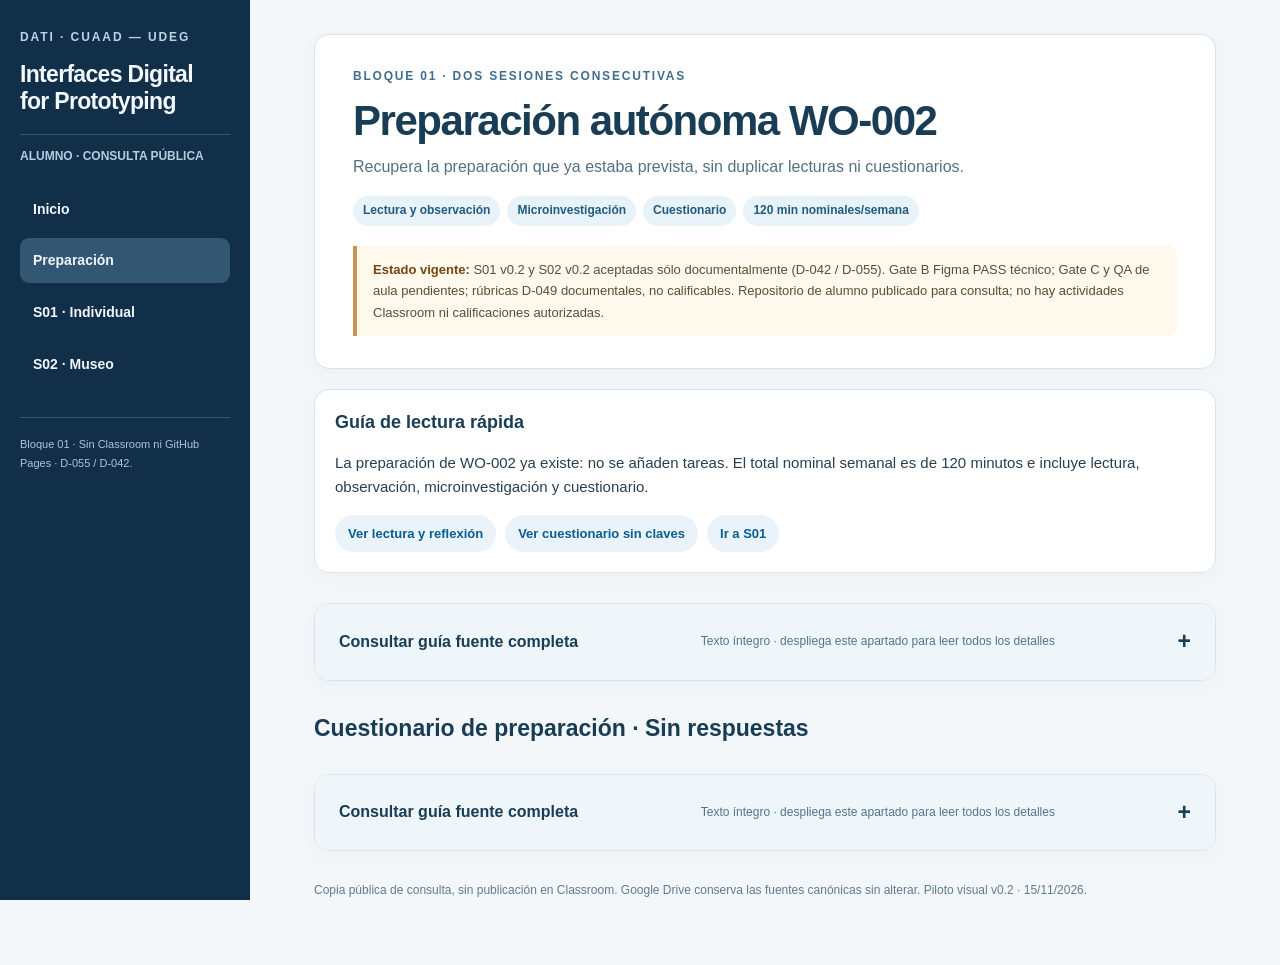
==== web-preview/preparacion.html @ 939de9dd "Bloque 01: materiales alumno públicos sin historial privado" ====
<!doctype html><html lang="es"><head><meta charset="utf-8"><meta name="viewport" content="width=device-width,initial-scale=1"><meta name="color-scheme" content="light"><title>Preparación autónoma WO-002 · IDP</title><link rel="stylesheet" href="styles.css"></head><body><a class="skip" href="#main">Saltar al contenido principal</a><div class="layout"><aside class="sidebar"><div class="brand">DATI · CUAAD — UdeG</div><h2>Interfaces Digital<br>for Prototyping</h2><div class="audience">ALUMNO · CONSULTA PÚBLICA</div><nav class="nav" aria-label="Navegación entre sesiones"><a href="index.html">Inicio</a><a href="preparacion.html" class="active" aria-current="page">Preparación</a><a href="s01.html">S01 · Individual</a><a href="s02.html">S02 · Museo</a></nav><p class="foot">Bloque 01 · Sin Classroom ni GitHub Pages · D-055 / D-042.</p></aside><main id="main"><section class="hero"><div class="eyebrow">Bloque 01 · Dos sesiones consecutivas</div><h1>Preparación autónoma WO-002</h1><p class="lead">Recupera la preparación que ya estaba prevista, sin duplicar lecturas ni cuestionarios.</p><div class="tags"><span class="tag">Lectura y observación</span><span class="tag">Microinvestigación</span><span class="tag">Cuestionario</span><span class="tag">120 min nominales/semana</span></div><div class="status"><b>Estado vigente:</b> S01 v0.2 y S02 v0.2 aceptadas sólo documentalmente (D-042 / D-055). Gate B Figma PASS técnico; Gate C y QA de aula pendientes; rúbricas D-049 documentales, no calificables. Repositorio de alumno publicado para consulta; no hay actividades Classroom ni calificaciones autorizadas.</div></section><div class="outline"><h3>Guía de lectura rápida</h3><p>La preparación de WO-002 ya existe: no se añaden tareas. El total nominal semanal es de 120 minutos e incluye lectura, observación, microinvestigación y cuestionario.</p><div class="jump"><a href="#guia">Ver lectura y reflexión</a><a href="#cuestionario">Ver cuestionario sin claves</a><a href="s01.html">Ir a S01</a></div></div><details class="full-source" id="guia"><summary><strong>Consultar guía fuente completa</strong><span class="aside">Texto íntegro · despliega este apartado para leer todos los detalles</span></summary><div class="source-content"><details class="historical"><summary>Ficha documental original y estado histórico de redacción</summary><p>IDP | Interfaces Digital for Prototyping — DATI / CUAAD–UdeG</p>
<p>S01 — GUÍA DEL ALUMNO: LECTURA E INVESTIGACIÓN INDIVIDUAL</p></details><nav class="toc" aria-label="Índice de apartados"><h3>Ir a un apartado</h3><a href="#tema-1">Introducción y objetivo</a><a href="#tema-2">Familiaridad externa. Un patrón ampliamente reconocido —como una lupa asociada a búsqueda— puede facilitar la primera visita. Pero el contexto importa: si un ícono solo no comunica, una etiqueta textual puede despejar la duda.</a></nav><section class="source-section" id="tema-1"><h3>Introducción y objetivo</h3><p>Versión 0.1 · 12 noviembre 2026 · Responsable: Chat 04 · WO IDP-WO-20261112-002</p>
<p>Estado: BORRADOR PARA REVISIÓN. NO PUBLICADO EN CLASSROOM. Material original de acceso libre; no contiene claves.</p>
<p>PROPÓSITO Y RESULTADOS</p>
<p>Antes de la sesión conceptual S01, entenderás qué distingue la interfaz de usuario (UI) de la experiencia de usuario (UX), reconocerás convenciones móviles y explicarás por qué un patrón familiar puede facilitar una tarea. No necesitas haber usado Figma, comprar libros ni conocer desarrollo móvil.</p>
<p>Al completar esta preparación podrás: explicar UI/UX con un ejemplo [S01-O1: C1/C6]; identificar tarea, usuario supuesto y dificultad hipotética [O2: C1]; reconocer y justificar tres convenciones [O3: C1/C3/C6]; formular una limitación verificable [O6: C1/C6]. La construcción del frame y las capas [O4/O5] se trabaja con los recursos técnicos del Chat 05 y en S01, NO en esta lectura.</p>
<p>LECTURA ORIGINAL — PARTE 1: INTERFAZ NO ES TODA LA EXPERIENCIA</p>
<p>Imagina una app ficticia llamada «Cartelera CUAAD». En su pantalla principal aparece el título «Actividades», una lupa junto a «Buscar», tarjetas con nombres de eventos y un botón «Ver detalles». Los textos, íconos, controles y su organización forman parte de la interfaz de usuario o UI: son el punto visible con el que una persona interpreta y controla el producto.</p>
<p>UX es más amplia. Considera si la persona logra averiguar cuándo comienza un evento, si la información es confiable, si el proceso tiene obstáculos y qué sucede después de tocar «Ver detalles». Una interfaz puede verse atractiva pero producir una mala experiencia si muestra horarios equivocados o si la información necesaria no existe. La UX también puede involucrar momentos fuera de la pantalla, como recibir una confirmación o encontrar ayuda.</p>
<p>Por eso no evaluamos una pantalla solo porque «se ve bonita». Preguntamos: ¿qué tarea quiere completar alguien?, ¿qué información necesita?, ¿qué decisión facilita o dificulta el diseño? En esta etapa todavía hablamos de posibilidades: una dificultad que imaginas al mirar una pantalla es una HIPÓTESIS, no un problema demostrado con usuarios.</p>
<p>LECTURA ORIGINAL — PARTE 2: LA LEY DE JAKOB SIN MEMORIZAR UN ESLOGAN</p>
<p>Cuando una persona abre una nueva app, ya trae experiencias acumuladas de otras apps. Si ve una lupa, puede esperar una búsqueda; si lee «Guardar», espera conservar algo. La Ley de Jakob nos invita a respetar esos aprendizajes previos: la familiaridad suele reducir el trabajo de descifrar cómo funciona una pantalla.</p>
<p>Ejemplo ficticio: en «Cartelera CUAAD» se sustituye el botón «Buscar» por un símbolo inventado y la etiqueta «Explorar ecosistemas». Quizá el equipo diseñador lo juzga creativo; pero para quien solo quiere encontrar un concierto puede ser menos transparente. Mantener una etiqueta clara y un control reconocible es una DECISIÓN JUSTIFICABLE, aunque se deberá comprobar con personas reales más adelante.</p>
<p>La ley no dice que todas las apps deban verse idénticas, ni que las convenciones sean eternas o universales. Las expectativas cambian según contexto, cultura, plataforma y tipo de usuario. Romper un patrón puede tener sentido cuando resuelve una necesidad evidente, siempre que se explique el cambio de forma comprensible. La ley es una orientación de diseño, no una prueba empírica de que tu interfaz funcionará.</p>
<p>LECTURA ORIGINAL — PARTE 3: TRES LENTES PARA EXAMINAR UNA PANTALLA</p></section><section class="source-section" id="tema-2"><h3>3. Familiaridad externa. Un patrón ampliamente reconocido —como una lupa asociada a búsqueda— puede facilitar la primera visita. Pero el contexto importa: si un ícono solo no comunica, una etiqueta textual puede despejar la duda.</h3><p>Estas lentes sirven para justificar, no para repetir gustos personales. Evita «así se ve profesional»; prefiere «si alguien busca horarios, una etiqueta directa podría reducir su incertidumbre». No necesitas teoría formal de Gestalt, WCAG, componentes ni pruebas de usabilidad para este análisis introductorio.</p>
<p>LECTURA ORIGINAL — PARTE 4: UN MISMO DISEÑO, DOS ARGUMENTOS DISTINTOS</p>
<p>Caso A, pantalla ficticia «Mi Taller». Tiene un encabezado «Tareas de hoy», una tarjeta «Modelo 3D — Entregar el viernes» y un botón «Marcar como terminado». Argumento UI: el verbo del botón comunica una acción específica y aparece cerca de la tarea a la que corresponde. Argumento UX: si el estado realmente se actualiza y permanece guardado, la persona quizá sienta mayor control sobre su trabajo; sin probarlo, esto continúa siendo una hipótesis.</p>
<p>Caso B, pantalla ficticia «Museo de Bolsillo». Muestra dos botones «Entrar» y «Comenzar» sin explicar sus diferencias. No podemos afirmar que todos se confundirán. Sí podemos plantear que una persona que quiere empezar un recorrido podría dudar y proponer una aclaración de etiquetas. Una observación razonada distingue: lo que se ve, lo que inferimos y lo que falta comprobar.</p>
<p>ACTIVIDAD 1 — OBSERVACIÓN PERSONAL DE DOS INTERFACES (20 MIN)</p>
<p>Elige dos apps que puedas consultar sin compartir datos personales; pueden ser de transporte, agenda, música o eventos. No hagas capturas con nombres, chats, correos, ubicación ni perfiles reales. Si no puedes abrir dos apps, usa ejemplos públicos sin registro o los casos ficticios de «Mi Taller» y «Museo de Bolsillo» de esta guía y aclara la sustitución.</p>
<p>Completa para cada interfaz: A) nombre genérico o «Caso ficticio»; B) tarea principal que intentarías realizar; C) usuario SUPUESTO; D) dos controles/etiquetas visibles y qué prometen; E) una convención reconocible; F) una dificultad POSIBLE y por qué la crees posible. Finaliza con una comparación: una convención que ambas respetan o resuelven de forma distinta, sin calificar ninguna como «comprobada mejor».</p>
<p>Plantilla breve: «Observo ___; supongo que la persona quiere ___; el control ___ podría ayudar/dificultar porque ___; para saberlo tendría que comprobar ___».</p>
<p>Destina aproximadamente 8 minutos por interfaz y 4 a la comparación. No se piden pruebas con usuarios.</p>
<p>ACTIVIDAD 2 — MICROINVESTIGACIÓN GUIADA (15 MIN)</p>
<p>Consulta el recurso libre «Jakob’s Law» de Laws of UX (enlace abajo) o la explicación pública de Nielsen Norman Group. Responde con tus palabras en 4–6 renglones:</p>
<p>a) ¿Qué experiencia previa aprovecha una convención de diseño?</p>
<p>b) ¿Qué diferencia encuentras entre una convención externa (otras apps) y la coherencia interna (la misma app)?</p>
<p>c) Da un ejemplo distinto de los inventados en esta lectura.</p>
<p>d) Menciona una situación en la que una convención podría no ser la mejor solución e indica por qué no puedes afirmarlo sin verificar.</p>
<p>Registra nombre y URL de la fuente que usaste. No copies definiciones ni pasajes. Invierte unos 5 min en consulta y 10 min en síntesis. Si una página no abre, la lectura original anterior basta para responder; anota «fuente web no disponible» y usa este documento.</p>
<p>ACTIVIDAD 3 — CUESTIONARIO DE PREPARACIÓN (15 MIN)</p>
<p>Responde el cuestionario ALUMNO S01 v0.1 (documento independiente, sin claves): 8 reactivos cerrados y 2 abiertos, sobre el contenido de esta lectura. La modalidad y el envío serán definidos por el docente; no hay un enlace de Classroom creado. No consultes ni difundas un banco de claves. Puedes revisar este texto durante la preparación, salvo que el profesor indique una condición distinta al implementarlo.</p>
<p>ENTREGA PREVISTA Y AUTONOMÍA</p>
<p>Guarda una hoja breve (texto seleccionable en Google Docs o PDF) que reúna tu observación de dos interfaces, la comparación y la microinvestigación con fuente. El cuestionario se conserva como documento separado hasta que el profesor decida cómo recogerlo. Si optas por ejemplos ficticios, dilo. No adjuntes datos reales de terceras personas. No se te pide diseñar un sistema completo, comprar materiales ni realizar pruebas de usuarios.</p>
<p>Presupuesto de esta especialidad: lectura 25 min + observación 20 + investigación 15 + cuestionario 15 = 75 min. Se reservan 25 min para Figma (Chat 05) y 20 min como margen de recuperación/entrega: TOTAL SEMANAL nominal 120 min, NO 120 min adicionales por tarea. Esta distribución es PRELIMINAR, deberá reconciliarse con la práctica real de Figma y el guion S01; si aumentan las tareas, sustituyen minutos, no se suman.</p>
<p>FUENTES ABIERTAS Y DERECHOS</p>
<p>[S1] Nielsen, J., Jakob&#x27;s Law of Internet User Experience (video público, 2 min): <a href="https://www.nngroup.com/videos/jakobs-law-internet-ux/" rel="noopener noreferrer" target="_blank">https://www.nngroup.com/videos/jakobs-law-internet-ux/</a></p>
<p>[S2] Yablonski, J., Jakob’s Law, sitio Laws of UX: <a href="https://lawsofux.com/jakobs-law/" rel="noopener noreferrer" target="_blank">https://lawsofux.com/jakobs-law/</a> (también permite cambiar a español desde su menú).</p>
<p>[S3] Nielsen, J., 10 Usability Heuristics, sección 4 Consistency and Standards: <a href="https://www.nngroup.com/articles/ten-usability-heuristics/" rel="noopener noreferrer" target="_blank">https://www.nngroup.com/articles/ten-usability-heuristics/</a></p>
<p>[S4] Nielsen Norman Group, The Definition of User Experience (UX): <a href="https://www.nngroup.com/articles/definition-user-experience/" rel="noopener noreferrer" target="_blank">https://www.nngroup.com/articles/definition-user-experience/</a></p>
<p>[F1] Figma, Frames in Figma Design (consulta opcional, práctica a cargo de Chat 05): <a href="https://help.figma.com/hc/en-us/articles/360041539473-Frames-in-Figma-Design" rel="noopener noreferrer" target="_blank">https://help.figma.com/hc/en-us/articles/360041539473-Frames-in-Figma-Design</a></p>
<p>Referencia comercial OPCIONAL: Jon Yablonski, Leyes de la UX, 2.ª edición, cap. 1. No se requiere acceso ni adquisición: el texto anterior es una explicación ORIGINAL y autosuficiente, NO una reproducción del libro, de Udemy ni de interfaces de terceros.</p>
<p>Fuente curricular interna (no lectura exigida al alumno): contrato S01–S02 v0.2 aceptado por Dirección y matriz oficial. Última consulta de fuentes públicas: 12 noviembre 2026. Acceso en el aula pendiente de QA independiente.</p></section></div></details><h2 class="panel-title" id="cuestionario">Cuestionario de preparación · Sin respuestas</h2><details class="full-source" id="cuestionario-guia"><summary><strong>Consultar guía fuente completa</strong><span class="aside">Texto íntegro · despliega este apartado para leer todos los detalles</span></summary><div class="source-content"><details class="historical"><summary>Ficha documental original y estado histórico de redacción</summary><p>IDP | Interfaces Digital for Prototyping — DATI / CUAAD–UdeG</p></details><nav class="toc" aria-label="Índice de apartados"><h3>Ir a un apartado</h3><a href="#cuestionario-tema-1">Introducción y objetivo</a><a href="#cuestionario-tema-2">[O1 · C1/C6 · Una respuesta]</a><a href="#cuestionario-tema-3">[O1 · C1/C6 · Una respuesta]</a><a href="#cuestionario-tema-4">[O3 · C1/C3/C6 · Una respuesta]</a><a href="#cuestionario-tema-5">[O3 · C3/C6 · Una respuesta]</a><a href="#cuestionario-tema-6">[O3 · C3/C6 · Una respuesta]</a><a href="#cuestionario-tema-7">[O2/O6 · C1/C6 · Una respuesta]</a><a href="#cuestionario-tema-8">[O3 · C1/C3/C6 · ELIGE EXACTAMENTE DOS]</a><a href="#cuestionario-tema-9">[O2/O6 · C1/C6 · ELIGE EXACTAMENTE DOS]</a><a href="#cuestionario-tema-10">[O2/O3 · C1/C3/C6 · Respuesta breve]</a><a href="#cuestionario-tema-11">[O1/O6 · C1/C6 · Respuesta breve]</a></nav><section class="source-section" id="cuestionario-tema-1"><h3>Introducción y objetivo</h3><p>S01 — CUESTIONARIO INDIVIDUAL DEL ALUMNO</p>
<p>Versión 0.1 · 12 noviembre 2026 · Responsable: Chat 04 · WO IDP-WO-20261112-002</p>
<p>ESTADO: BORRADOR, NO PUBLICADO EN CLASSROOM. SIN RESPUESTAS NI CLAVES. DURACIÓN ESTIMADA: 15 MIN.</p>
<p>Base exclusiva: «S01 — Guía del alumno: Lectura e investigación individual v0.1». Competencias C1/C3/C6 y resultados S01-O1/O2/O3/O6. No se evalúan funciones de Figma todavía.</p>
<p>INSTRUCCIONES</p>
<p>Lee cada caso con calma. En preguntas 1–6 elige UNA sola opción. En 7–8 elige EXACTAMENTE DOS opciones; no hay crédito automático por marcar más. En 9–10 escribe 2–3 oraciones razonadas en tus propias palabras. Es válido indicar una suposición; no presentes hipótesis como hechos. No es una actividad publicada ni calificada: Chat 06 definirá, si procede, la rúbrica de 100 puntos, cuatro niveles y modalidad institucional. Este documento NO constituye formulario activo.</p></section><section class="source-section" id="cuestionario-tema-2"><h3>1. [O1 · C1/C6 · Una respuesta]</h3><p>En una app ficticia de eventos, ¿cuál elemento describe mejor la UI?</p>
<p>A) El encabezado «Eventos», las tarjetas y el botón «Ver detalles».</p>
<p>B) La confianza que genera que el evento efectivamente exista.</p>
<p>C) Todo lo que ocurre antes y después de asistir al evento.</p>
<p>D) La satisfacción general de quien usa el servicio.</p></section><section class="source-section" id="cuestionario-tema-3"><h3>2. [O1 · C1/C6 · Una respuesta]</h3><p>Una pantalla permite localizar fácilmente un taller, pero el horario publicado es incorrecto. ¿Qué conclusión respeta la diferencia UI/UX?</p>
<p>A) Si la interfaz es legible, la experiencia siempre es buena.</p>
<p>B) Un horario equivocado solo afecta al color de la interfaz.</p>
<p>C) Una UI clara no garantiza una buena UX si la información es errónea.</p>
<p>D) UX es sinónimo exclusivo de la forma de los botones.</p></section><section class="source-section" id="cuestionario-tema-4"><h3>3. [O3 · C1/C3/C6 · Una respuesta]</h3><p>¿Qué aplicación práctica de la Ley de Jakob está mejor argumentada?</p>
<p>A) Dar a todos los controles formas inéditas, porque la sorpresa siempre mejora la comprensión.</p>
<p>B) Aprovechar patrones familiares para que las personas concentren atención en su tarea.</p>
<p>C) Copiar sin cambios cualquier app popular, independientemente de su propósito.</p>
<p>D) Asegurar que un diseño funciona sin observar a quienes lo usan.</p></section><section class="source-section" id="cuestionario-tema-5"><h3>4. [O3 · C3/C6 · Una respuesta]</h3><p>Una pantalla ficticia «Actividades» ofrece un campo para localizar talleres. El equipo quiere nombrar la acción «Iniciar sinergia». ¿Qué alternativa inicial es más clara para la tarea descrita?</p>
<p>A) «Transmutar».</p>
<p>B) Quitar toda etiqueta y usar únicamente un símbolo inventado.</p>
<p>C) «Hola, mundo».</p>
<p>D) «Buscar talleres».</p></section><section class="source-section" id="cuestionario-tema-6"><h3>5. [O3 · C3/C6 · Una respuesta]</h3><p>En dos pantallas de una misma app, el botón «Guardar» conserva un evento en la primera, pero lo elimina en la segunda. ¿Qué principio introductorio se compromete?</p>
<p>A) Coherencia interna: la misma etiqueta anuncia resultados incompatibles.</p>
<p>B) Necesidad de usar más colores en cada pantalla.</p>
<p>C) Obligación de utilizar React Native.</p>
<p>D) Cantidad de pantallas de la aplicación.</p></section><section class="source-section" id="cuestionario-tema-7"><h3>6. [O2/O6 · C1/C6 · Una respuesta]</h3><p>Un estudiante observa «Reservar» junto a una actividad y cree que el botón confundirá a visitantes nuevos. ¿Cuál afirmación maneja correctamente la evidencia?</p>
<p>A) «Se confirmó que todas las personas se confunden».</p>
<p>B) «La interfaz es objetivamente inútil y ya no hay que examinarla».</p>
<p>C) «Supongo que podría haber dudas; debo verificarlo después con información apropiada».</p>
<p>D) «El problema está demostrado porque el botón no me gusta».</p></section><section class="source-section" id="cuestionario-tema-8"><h3>7. [O3 · C1/C3/C6 · ELIGE EXACTAMENTE DOS]</h3><p>¿Cuáles decisiones aprovechan convenciones reconocibles para una tarea de búsqueda en una app móvil?</p>
<p>A) Sustituir todos los nombres de acciones por siglas internas desconocidas.</p>
<p>B) Mostrar una lupa junto a una etiqueta clara «Buscar».</p>
<p>C) Usar el mismo texto «Guardar» para guardar en una pantalla y borrar en otra.</p>
<p>D) Mantener un nombre consistente para la misma acción en pantallas distintas.</p></section><section class="source-section" id="cuestionario-tema-9"><h3>8. [O2/O6 · C1/C6 · ELIGE EXACTAMENTE DOS]</h3><p>Al observar una interfaz sin entrevistar ni evaluar usuarios, ¿qué afirmaciones son responsables?</p>
<p>A) «Veo dos botones cuyos efectos no están explicados claramente».</p>
<p>B) «Está científicamente probado que nadie entenderá esos botones».</p>
<p>C) «Es posible que una persona dude; aún debo comprobarlo».</p>
<p>D) «Ya medí la tasa de errores de la población usando solo mi opinión».</p></section><section class="source-section" id="cuestionario-tema-10"><h3>9. [O2/O3 · C1/C3/C6 · Respuesta breve]</h3><p>Caso ficticio: «Museo de Bolsillo» muestra dos controles «Entrar» y «Comenzar» sin decir qué hace cada uno. Identifica UNA observación verificable en la pantalla, UNA dificultad hipotética para una persona con una tarea concreta y UNA propuesta de mejora justificada por claridad o convención. No digas que el problema ya fue probado.</p></section><section class="source-section" id="cuestionario-tema-11"><h3>10. [O1/O6 · C1/C6 · Respuesta breve]</h3><p>Imagina una pantalla ficticia «Mis tareas» con un botón visible «Marcar terminada». Escribe UNA decisión de UI que puedas describir, UNA consecuencia posible para la experiencia de quien busca terminar una tarea y UNA pregunta que deberías comprobar posteriormente. Distingue las tres ideas.</p>
<p>ANTES DE ENTREGAR</p>
<p>Verifica que seleccionaste una opción en 1–6, dos en 7–8 y que tus respuestas 9–10 diferencian lo visible de lo hipotético. La hoja de observación y la microinvestigación se entregan según las instrucciones del documento de lectura; no escribas información personal de terceros. Modalidad de entrega Classroom: PENDIENTE, diseño BORRADOR del profesor. No se informa aquí cuál es la opción correcta.</p></section></div></details><p class="foot-note">Copia pública de consulta, sin publicación en Classroom. Google Drive conserva las fuentes canónicas sin alterar. Piloto visual v0.2 · 15/11/2026.</p></main></div></body></html>
---- web-preview/styles.css ----
/* Presentación privada v0.2. No scripts, tracking, fuentes externas ni CDN. */
:root{--navy:#112f48;--deep:#183d55;--primary:#12649a;--light:#eff5f9;--line:#d8e4eb;--body:#293f51;--muted:#537081;--amber:#ad6a17;--focus:#c76b23}
*{box-sizing:border-box}
html{scroll-behavior:smooth}
body{margin:0;background:#f4f7fa;color:var(--body);font:15px/1.64 -apple-system,BlinkMacSystemFont,"Segoe UI",Arial,sans-serif}
a{color:#085d91;text-underline-offset:3px}
a:focus-visible,summary:focus-visible,button:focus-visible{outline:3px solid var(--focus);outline-offset:3px}
.skip{position:absolute;left:-200vw;top:0;z-index:100;background:white;padding:12px}
.skip:focus{left:12px;top:12px}
.layout{display:grid;grid-template-columns:250px minmax(0,1fr);min-height:100vh}
.sidebar{background:var(--navy);color:white;padding:28px 20px;position:sticky;top:0;height:100vh;overflow-y:auto}
.brand{font-size:12px;text-transform:uppercase;letter-spacing:.16em;color:#b8d4e5;font-weight:700}
.sidebar h2{font-size:23px;line-height:1.2;margin:13px 0 18px;letter-spacing:-.03em}
.sidebar .audience{font-size:12px;font-weight:700;color:#b2cedf;padding:12px 0;border-top:1px solid #33556e}
.nav{display:grid;gap:7px;margin-top:8px}
.nav a{display:block;color:#f1f7fd;text-decoration:none;padding:11px 13px;border-radius:9px;font-size:14px;font-weight:550}
.nav a:hover,.nav a.active{background:#335772}
.sidebar .foot{border-top:1px solid #385a73;margin-top:30px;padding-top:17px;font-size:11px;color:#afc5d6;line-height:1.7}
main{min-width:0;padding:34px clamp(20px,5vw,76px);max-width:1370px}
.hero,.card,.outline,.full-source,.source-content,.timeline{background:white;border:1px solid var(--line);border-radius:15px;box-shadow:0 5px 17px rgba(20,45,65,.04)}
.hero{padding:32px clamp(22px,3vw,38px)}
.eyebrow{font-size:12px;letter-spacing:.15em;font-weight:800;color:#406e8c;text-transform:uppercase}
h1{font-size:clamp(29px,4vw,42px);line-height:1.13;letter-spacing:-.035em;color:var(--deep);margin:10px 0}
h2{font-size:23px;line-height:1.3;color:var(--deep)}
h3{font-size:18px;line-height:1.4;color:var(--deep)}
.lead{font-size:16px;color:var(--muted);margin:9px 0 14px}
.tags{display:flex;gap:7px;flex-wrap:wrap;margin:16px 0 20px}
.tag{background:#e8f2f9;color:#205b80;padding:5px 10px;font-size:12px;border-radius:50px;font-weight:750}
.tag.private{color:#79431b;background:#fff0de}
.status{border-left:4px solid #cb9450;background:#fff8ec;padding:13px 16px;border-radius:0 9px 9px 0;font-size:13px;color:#5d4d36;line-height:1.65}
.status b{color:#704611}
.panel-title{margin:33px 0 14px}
.cards{display:grid;grid-template-columns:repeat(auto-fit,minmax(225px,1fr));gap:16px}
.card{padding:24px}
.card h3{margin:0 0 10px}
.card p,.card li{font-size:14px;color:#49677a}
.card p{line-height:1.7}
.card .desc{font-size:12px}
.card .button{display:inline-block;margin-top:8px;text-decoration:none;padding:8px 13px;border:1px solid #c5dce9;background:#eff6fa;border-radius:8px;font-weight:750;font-size:13px}
.notice{padding:16px 19px;background:#eff6fb;border:1px solid #c9deec;border-radius:12px;line-height:1.7;font-size:14px;color:#315b77;margin:20px 0}
.notice.warning{background:#fffaef;border-color:#eddbaf;color:#725a2c}
.outline{padding:20px;margin-top:20px}
.outline h3{margin:0 0 10px}
.jump{display:flex;gap:9px;flex-wrap:wrap}
.jump a{font-size:13px;text-decoration:none;background:#eaf3f9;border-radius:50px;padding:8px 13px;font-weight:700}
.full-source{margin:30px 0 18px;overflow:hidden}
.full-source>summary{list-style:none;cursor:pointer;padding:19px 24px;background:#eef6fa;font-size:16px;display:flex;align-items:center;justify-content:space-between;gap:10px;color:var(--deep)}
.full-source>summary::-webkit-details-marker{display:none}
.full-source>summary::before{content:"+";font-size:23px;font-weight:700;order:2}
.full-source[open]>summary::before{content:"−"}
.full-source>summary .aside{font-size:12px;color:#52758b}
.source-content{border:0;border-radius:0;padding:24px clamp(15px,4vw,40px);box-shadow:none}
.source-content p{line-height:1.85;font-size:15px;overflow-wrap:anywhere}
.source-section{scroll-margin-top:16px;border-top:1px solid var(--line);padding:10px 0 22px}
.source-section h3{font-size:20px;margin:15px 0;color:var(--deep)}
.instruction-step{display:flex;gap:11px}
.step-num{flex:0 0 auto;background:#e8f2f8;color:#1b6394;border-radius:50%;width:26px;height:26px;line-height:26px;font-size:13px;text-align:center;font-weight:800}
.source-bullet{padding-left:18px;border-left:2px solid #e0ebf2}
.toc{background:#f1f7fb;border-radius:11px;padding:19px;margin:20px 0 28px;display:grid;grid-template-columns:repeat(auto-fit,minmax(220px,1fr));gap:10px}
.toc h3{grid-column:1/-1;margin:0}
.toc a{line-height:1.45;font-size:13px}
.historical{background:#f7f8f9;border:1px solid #dce4e9;border-radius:10px;padding:13px 16px}
.historical summary{font-weight:700;cursor:pointer;color:#456378}
.historical p{color:#5f7484;font-size:13px}
.solution{background:#fefaf2;border:1px solid #efdaa7;border-radius:10px;margin:18px 0}
.solution summary{padding:16px;font-weight:800;cursor:pointer;color:#674824}
.solution .source-section{margin:0 18px}
.timeline{padding:20px;margin:20px 0}
.timeline ol{padding:0;margin:0;list-style:none}
.timeline li{border-top:1px solid var(--line);padding:12px 0;display:grid;grid-template-columns:90px 1fr;gap:16px;font-size:14px}
.timeline li strong{color:var(--primary)}
.timeline li:first-child{border-top:0}
.metric{color:#16679a;font-size:31px;font-weight:850}
.brief{background:#fafcfe;border:2px dashed #b3cddd;border-radius:14px;padding:18px;margin:10px 0}
.brief span{display:inline-block;background:#e9f1f7;border:1px solid #d0e2ec;padding:8px 11px;border-radius:7px;font-size:13px;margin:5px}
.brief strong{display:block;margin-bottom:12px}
.faux{background:#fff5ec;border:1px solid #e4bb8b;border-radius:12px;padding:20px}
.faux p{margin:10px 0}
.foot-note{margin:30px 0;font-size:12px;color:#607b8f}
@media(max-width:830px){.layout{grid-template-columns:1fr}.sidebar{height:auto;position:static;padding:18px}.sidebar h2{font-size:19px}.nav{display:flex;flex-wrap:wrap}.sidebar .foot{display:none}main{padding:18px}.cards{grid-template-columns:1fr}.hero{padding:23px}.full-source>summary{display:block}.timeline li{grid-template-columns:75px 1fr}}
@media(prefers-reduced-motion:reduce){html{scroll-behavior:auto}}

/* High-contrast brand on navy sidebar (v0.2) */
.sidebar h2{color:#f2f8fd}
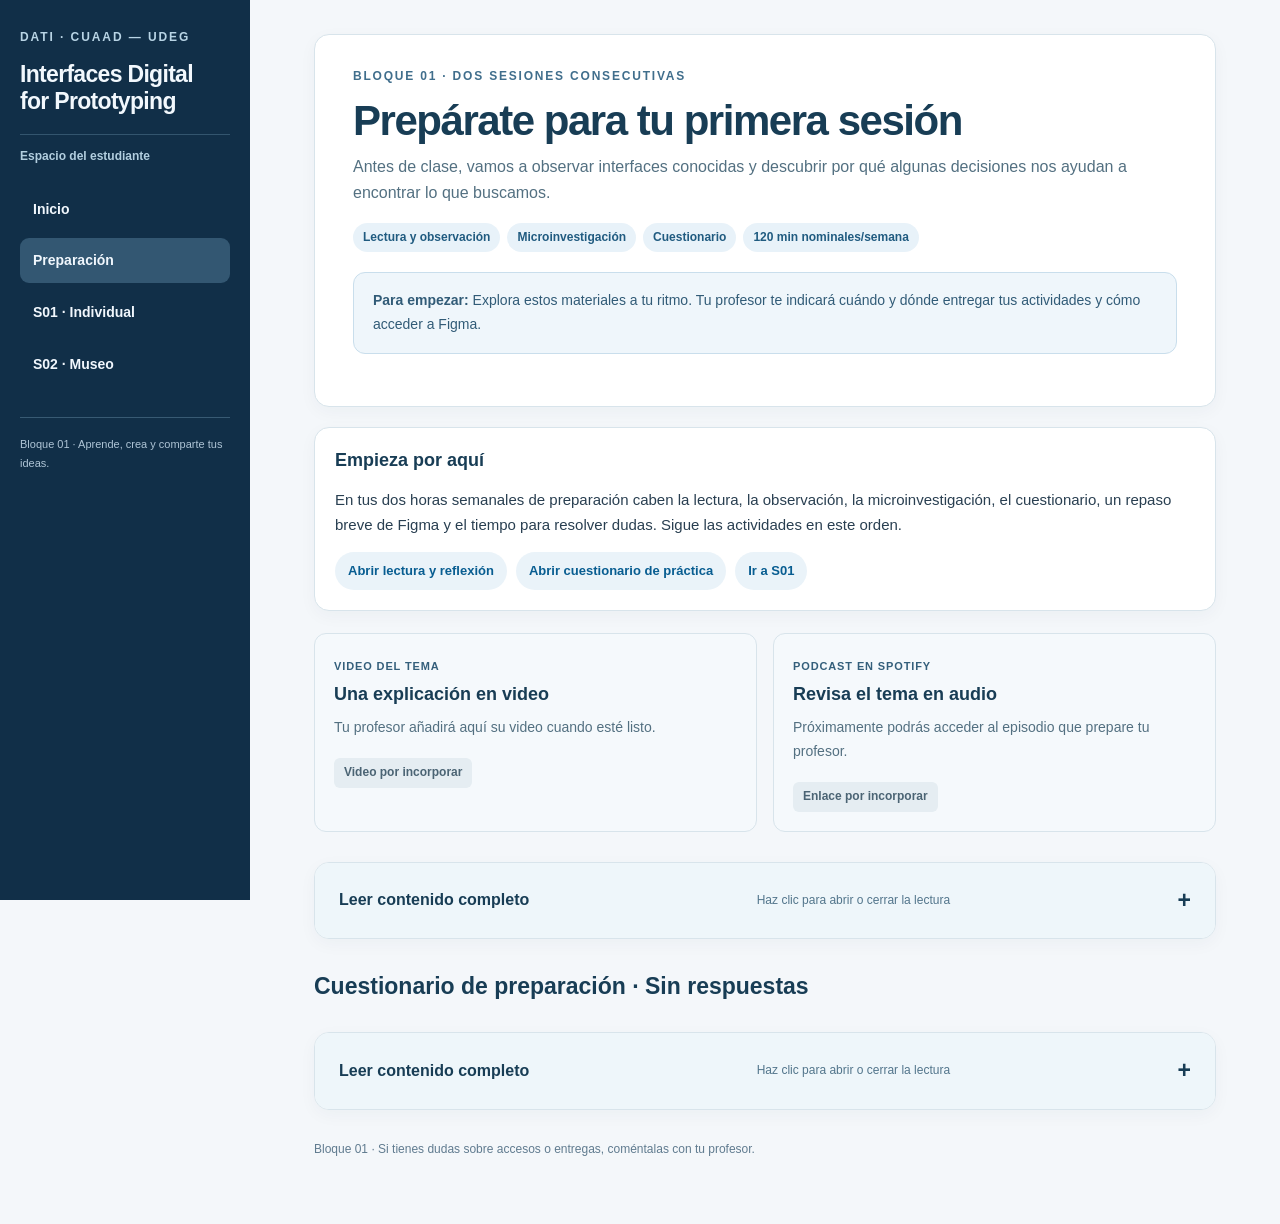
==== commit d755a0c4: "fix(alumnos): simplificar experiencia B01 y abrir lectura desde navegación" ====
--- a/web-preview/preparacion.html
+++ b/web-preview/preparacion.html
@@ -1,5 +1,5 @@
-<!doctype html><html lang="es"><head><meta charset="utf-8"><meta name="viewport" content="width=device-width,initial-scale=1"><meta name="color-scheme" content="light"><title>Preparación autónoma WO-002 · IDP</title><link rel="stylesheet" href="styles.css"></head><body><a class="skip" href="#main">Saltar al contenido principal</a><div class="layout"><aside class="sidebar"><div class="brand">DATI · CUAAD — UdeG</div><h2>Interfaces Digital<br>for Prototyping</h2><div class="audience">ALUMNO · CONSULTA PÚBLICA</div><nav class="nav" aria-label="Navegación entre sesiones"><a href="index.html">Inicio</a><a href="preparacion.html" class="active" aria-current="page">Preparación</a><a href="s01.html">S01 · Individual</a><a href="s02.html">S02 · Museo</a></nav><p class="foot">Bloque 01 · Sin Classroom ni GitHub Pages · D-055 / D-042.</p></aside><main id="main"><section class="hero"><div class="eyebrow">Bloque 01 · Dos sesiones consecutivas</div><h1>Preparación autónoma WO-002</h1><p class="lead">Recupera la preparación que ya estaba prevista, sin duplicar lecturas ni cuestionarios.</p><div class="tags"><span class="tag">Lectura y observación</span><span class="tag">Microinvestigación</span><span class="tag">Cuestionario</span><span class="tag">120 min nominales/semana</span></div><div class="status"><b>Estado vigente:</b> S01 v0.2 y S02 v0.2 aceptadas sólo documentalmente (D-042 / D-055). Gate B Figma PASS técnico; Gate C y QA de aula pendientes; rúbricas D-049 documentales, no calificables. Repositorio de alumno publicado para consulta; no hay actividades Classroom ni calificaciones autorizadas.</div></section><div class="outline"><h3>Guía de lectura rápida</h3><p>La preparación de WO-002 ya existe: no se añaden tareas. El total nominal semanal es de 120 minutos e incluye lectura, observación, microinvestigación y cuestionario.</p><div class="jump"><a href="#guia">Ver lectura y reflexión</a><a href="#cuestionario">Ver cuestionario sin claves</a><a href="s01.html">Ir a S01</a></div></div><details class="full-source" id="guia"><summary><strong>Consultar guía fuente completa</strong><span class="aside">Texto íntegro · despliega este apartado para leer todos los detalles</span></summary><div class="source-content"><details class="historical"><summary>Ficha documental original y estado histórico de redacción</summary><p>IDP | Interfaces Digital for Prototyping — DATI / CUAAD–UdeG</p>
-<p>S01 — GUÍA DEL ALUMNO: LECTURA E INVESTIGACIÓN INDIVIDUAL</p></details><nav class="toc" aria-label="Índice de apartados"><h3>Ir a un apartado</h3><a href="#tema-1">Introducción y objetivo</a><a href="#tema-2">Familiaridad externa. Un patrón ampliamente reconocido —como una lupa asociada a búsqueda— puede facilitar la primera visita. Pero el contexto importa: si un ícono solo no comunica, una etiqueta textual puede despejar la duda.</a></nav><section class="source-section" id="tema-1"><h3>Introducción y objetivo</h3><p>Versión 0.1 · 12 noviembre 2026 · Responsable: Chat 04 · WO IDP-WO-20261112-002</p>
+<!doctype html><html lang="es"><head><meta charset="utf-8"><meta name="viewport" content="width=device-width,initial-scale=1"><meta name="color-scheme" content="light"><title>Preparación · Bloque 01 · IDP</title><link rel="stylesheet" href="styles.css"><script src="navegacion.js" defer></script></head><body><a class="skip" href="#main">Saltar al contenido principal</a><div class="layout"><aside class="sidebar"><div class="brand">DATI · CUAAD — UdeG</div><h2>Interfaces Digital<br>for Prototyping</h2><div class="audience">Espacio del estudiante</div><nav class="nav" aria-label="Navegación entre sesiones"><a href="index.html">Inicio</a><a href="preparacion.html" class="active" aria-current="page">Preparación</a><a href="s01.html">S01 · Individual</a><a href="s02.html">S02 · Museo</a></nav><p class="foot">Bloque 01 · Aprende, crea y comparte tus ideas.</p></aside><main id="main"><section class="hero"><div class="eyebrow">Bloque 01 · Dos sesiones consecutivas</div><h1>Prepárate para tu primera sesión</h1><p class="lead">Antes de clase, vamos a observar interfaces conocidas y descubrir por qué algunas decisiones nos ayudan a encontrar lo que buscamos.</p><div class="tags"><span class="tag">Lectura y observación</span><span class="tag">Microinvestigación</span><span class="tag">Cuestionario</span><span class="tag">120 min nominales/semana</span></div><div class="notice" role="note"><strong>Para empezar:</strong> Explora estos materiales a tu ritmo. Tu profesor te indicará cuándo y dónde entregar tus actividades y cómo acceder a Figma.</div></section><div class="outline"><h3>Empieza por aquí</h3><p>En tus dos horas semanales de preparación caben la lectura, la observación, la microinvestigación, el cuestionario, un repaso breve de Figma y el tiempo para resolver dudas. Sigue las actividades en este orden.</p><div class="jump"><a href="#guia">Abrir lectura y reflexión</a><a href="#cuestionario-guia">Abrir cuestionario de práctica</a><a href="s01.html">Ir a S01</a></div></div><div class="media-grid media-grid-prep" aria-label="Recursos complementarios"><div class="media-card" data-media-slot="video"><span class="media-type">VIDEO DEL TEMA</span><h3>Una explicación en video</h3><p>Tu profesor añadirá aquí su video cuando esté listo.</p><span class="media-pending">Video por incorporar</span></div><div class="media-card" data-media-slot="podcast"><span class="media-type">PODCAST EN SPOTIFY</span><h3>Revisa el tema en audio</h3><p>Próximamente podrás acceder al episodio que prepare tu profesor.</p><span class="media-pending">Enlace por incorporar</span></div></div><details class="full-source" id="guia"><summary><strong>Leer contenido completo</strong><span class="aside">Haz clic para abrir o cerrar la lectura</span></summary><div class="source-content"><details class="historical"><summary>Ficha documental original y estado histórico de redacción</summary><p>IDP | Interfaces Digital for Prototyping — DATI / CUAAD–UdeG</p>
+<p>S01 — GUÍA DEL ALUMNO: LECTURA E INVESTIGACIÓN INDIVIDUAL</p></details><nav class="toc" aria-label="Índice de apartados"><h3>Ir a un apartado</h3><a href="#tema-1">Introducción y objetivo</a><a href="#tema-2">Familiaridad y patrones conocidos</a></nav><section class="source-section" id="tema-1"><h3>Introducción y objetivo</h3><p>Versión 0.1 · 12 noviembre 2026 · Responsable: Chat 04 · WO IDP-WO-20261112-002</p>
 <p>Estado: BORRADOR PARA REVISIÓN. NO PUBLICADO EN CLASSROOM. Material original de acceso libre; no contiene claves.</p>
 <p>PROPÓSITO Y RESULTADOS</p>
 <p>Antes de la sesión conceptual S01, entenderás qué distingue la interfaz de usuario (UI) de la experiencia de usuario (UX), reconocerás convenciones móviles y explicarás por qué un patrón familiar puede facilitar una tarea. No necesitas haber usado Figma, comprar libros ni conocer desarrollo móvil.</p>
@@ -40,7 +40,7 @@
 <p>[S4] Nielsen Norman Group, The Definition of User Experience (UX): <a href="https://www.nngroup.com/articles/definition-user-experience/" rel="noopener noreferrer" target="_blank">https://www.nngroup.com/articles/definition-user-experience/</a></p>
 <p>[F1] Figma, Frames in Figma Design (consulta opcional, práctica a cargo de Chat 05): <a href="https://help.figma.com/hc/en-us/articles/360041539473-Frames-in-Figma-Design" rel="noopener noreferrer" target="_blank">https://help.figma.com/hc/en-us/articles/360041539473-Frames-in-Figma-Design</a></p>
 <p>Referencia comercial OPCIONAL: Jon Yablonski, Leyes de la UX, 2.ª edición, cap. 1. No se requiere acceso ni adquisición: el texto anterior es una explicación ORIGINAL y autosuficiente, NO una reproducción del libro, de Udemy ni de interfaces de terceros.</p>
-<p>Fuente curricular interna (no lectura exigida al alumno): contrato S01–S02 v0.2 aceptado por Dirección y matriz oficial. Última consulta de fuentes públicas: 12 noviembre 2026. Acceso en el aula pendiente de QA independiente.</p></section></div></details><h2 class="panel-title" id="cuestionario">Cuestionario de preparación · Sin respuestas</h2><details class="full-source" id="cuestionario-guia"><summary><strong>Consultar guía fuente completa</strong><span class="aside">Texto íntegro · despliega este apartado para leer todos los detalles</span></summary><div class="source-content"><details class="historical"><summary>Ficha documental original y estado histórico de redacción</summary><p>IDP | Interfaces Digital for Prototyping — DATI / CUAAD–UdeG</p></details><nav class="toc" aria-label="Índice de apartados"><h3>Ir a un apartado</h3><a href="#cuestionario-tema-1">Introducción y objetivo</a><a href="#cuestionario-tema-2">[O1 · C1/C6 · Una respuesta]</a><a href="#cuestionario-tema-3">[O1 · C1/C6 · Una respuesta]</a><a href="#cuestionario-tema-4">[O3 · C1/C3/C6 · Una respuesta]</a><a href="#cuestionario-tema-5">[O3 · C3/C6 · Una respuesta]</a><a href="#cuestionario-tema-6">[O3 · C3/C6 · Una respuesta]</a><a href="#cuestionario-tema-7">[O2/O6 · C1/C6 · Una respuesta]</a><a href="#cuestionario-tema-8">[O3 · C1/C3/C6 · ELIGE EXACTAMENTE DOS]</a><a href="#cuestionario-tema-9">[O2/O6 · C1/C6 · ELIGE EXACTAMENTE DOS]</a><a href="#cuestionario-tema-10">[O2/O3 · C1/C3/C6 · Respuesta breve]</a><a href="#cuestionario-tema-11">[O1/O6 · C1/C6 · Respuesta breve]</a></nav><section class="source-section" id="cuestionario-tema-1"><h3>Introducción y objetivo</h3><p>S01 — CUESTIONARIO INDIVIDUAL DEL ALUMNO</p>
+<p>Fuente curricular interna (no lectura exigida al alumno): contrato S01–S02 v0.2 aceptado por Dirección y matriz oficial. Última consulta de fuentes públicas: 12 noviembre 2026. Acceso en el aula pendiente de QA independiente.</p></section></div></details><h2 class="panel-title" id="cuestionario">Cuestionario de preparación · Sin respuestas</h2><details class="full-source" id="cuestionario-guia"><summary><strong>Leer contenido completo</strong><span class="aside">Haz clic para abrir o cerrar la lectura</span></summary><div class="source-content"><details class="historical"><summary>Ficha documental original y estado histórico de redacción</summary><p>IDP | Interfaces Digital for Prototyping — DATI / CUAAD–UdeG</p></details><nav class="toc" aria-label="Índice de apartados"><h3>Ir a un apartado</h3><a href="#cuestionario-tema-1">Introducción y objetivo</a><a href="#cuestionario-tema-2">[O1 · C1/C6 · Una respuesta]</a><a href="#cuestionario-tema-3">[O1 · C1/C6 · Una respuesta]</a><a href="#cuestionario-tema-4">[O3 · C1/C3/C6 · Una respuesta]</a><a href="#cuestionario-tema-5">[O3 · C3/C6 · Una respuesta]</a><a href="#cuestionario-tema-6">[O3 · C3/C6 · Una respuesta]</a><a href="#cuestionario-tema-7">[O2/O6 · C1/C6 · Una respuesta]</a><a href="#cuestionario-tema-8">[O3 · C1/C3/C6 · ELIGE EXACTAMENTE DOS]</a><a href="#cuestionario-tema-9">[O2/O6 · C1/C6 · ELIGE EXACTAMENTE DOS]</a><a href="#cuestionario-tema-10">[O2/O3 · C1/C3/C6 · Respuesta breve]</a><a href="#cuestionario-tema-11">[O1/O6 · C1/C6 · Respuesta breve]</a></nav><section class="source-section" id="cuestionario-tema-1"><h3>Introducción y objetivo</h3><p>S01 — CUESTIONARIO INDIVIDUAL DEL ALUMNO</p>
 <p>Versión 0.1 · 12 noviembre 2026 · Responsable: Chat 04 · WO IDP-WO-20261112-002</p>
 <p>ESTADO: BORRADOR, NO PUBLICADO EN CLASSROOM. SIN RESPUESTAS NI CLAVES. DURACIÓN ESTIMADA: 15 MIN.</p>
 <p>Base exclusiva: «S01 — Guía del alumno: Lectura e investigación individual v0.1». Competencias C1/C3/C6 y resultados S01-O1/O2/O3/O6. No se evalúan funciones de Figma todavía.</p>
@@ -79,4 +79,4 @@
 <p>C) «Es posible que una persona dude; aún debo comprobarlo».</p>
 <p>D) «Ya medí la tasa de errores de la población usando solo mi opinión».</p></section><section class="source-section" id="cuestionario-tema-10"><h3>9. [O2/O3 · C1/C3/C6 · Respuesta breve]</h3><p>Caso ficticio: «Museo de Bolsillo» muestra dos controles «Entrar» y «Comenzar» sin decir qué hace cada uno. Identifica UNA observación verificable en la pantalla, UNA dificultad hipotética para una persona con una tarea concreta y UNA propuesta de mejora justificada por claridad o convención. No digas que el problema ya fue probado.</p></section><section class="source-section" id="cuestionario-tema-11"><h3>10. [O1/O6 · C1/C6 · Respuesta breve]</h3><p>Imagina una pantalla ficticia «Mis tareas» con un botón visible «Marcar terminada». Escribe UNA decisión de UI que puedas describir, UNA consecuencia posible para la experiencia de quien busca terminar una tarea y UNA pregunta que deberías comprobar posteriormente. Distingue las tres ideas.</p>
 <p>ANTES DE ENTREGAR</p>
-<p>Verifica que seleccionaste una opción en 1–6, dos en 7–8 y que tus respuestas 9–10 diferencian lo visible de lo hipotético. La hoja de observación y la microinvestigación se entregan según las instrucciones del documento de lectura; no escribas información personal de terceros. Modalidad de entrega Classroom: PENDIENTE, diseño BORRADOR del profesor. No se informa aquí cuál es la opción correcta.</p></section></div></details><p class="foot-note">Copia pública de consulta, sin publicación en Classroom. Google Drive conserva las fuentes canónicas sin alterar. Piloto visual v0.2 · 15/11/2026.</p></main></div></body></html>+<p>Verifica que seleccionaste una opción en 1–6, dos en 7–8 y que tus respuestas 9–10 diferencian lo visible de lo hipotético. La hoja de observación y la microinvestigación se entregan según las instrucciones del documento de lectura; no escribas información personal de terceros. Modalidad de entrega Classroom: PENDIENTE, diseño BORRADOR del profesor. No se informa aquí cuál es la opción correcta.</p></section></div></details><p class="foot-note">Bloque 01 · Si tienes dudas sobre accesos o entregas, coméntalas con tu profesor.</p></main></div></body></html>
--- a/web-preview/styles.css
+++ b/web-preview/styles.css
@@ -1,4 +1,4 @@
-/* Presentación privada v0.2. No scripts, tracking, fuentes externas ni CDN. */
+/* Vista local del estudiante. Sin tracking, fuentes externas ni CDN. */
 :root{--navy:#112f48;--deep:#183d55;--primary:#12649a;--light:#eff5f9;--line:#d8e4eb;--body:#293f51;--muted:#537081;--amber:#ad6a17;--focus:#c76b23}
 *{box-sizing:border-box}
 html{scroll-behavior:smooth}
@@ -82,3 +82,16 @@
 
 /* High-contrast brand on navy sidebar (v0.2) */
 .sidebar h2{color:#f2f8fd}
+
+/* Portada y recursos complementarios accesibles sin conexión. */
+.welcome,.media-section{background:#fff;border:1px solid var(--line);border-radius:15px;padding:24px 28px;margin-top:24px}
+.welcome h2,.media-section h2{margin:0 0 10px}
+.welcome p,.media-section>p{margin:10px 0;font-size:15px;color:var(--body);line-height:1.75}
+.media-grid{display:grid;grid-template-columns:repeat(auto-fit,minmax(230px,1fr));gap:16px;margin:18px 0 8px}
+.media-grid-prep{margin:22px 0 0}
+.media-card{background:#f5f9fc;border:1px solid var(--line);border-radius:12px;padding:19px}
+.media-card h3{margin:5px 0 9px;font-size:18px}
+.media-card p{font-size:14px;line-height:1.7;margin:0 0 18px;color:var(--muted)}
+.media-type{font-size:11px;letter-spacing:.08em;font-weight:800;color:#345f7b}
+.media-pending{display:inline-block;color:#4b6474;background:#e5edf2;padding:5px 10px;border-radius:6px;font-size:12px;font-weight:700}
+@media(max-width:830px){.welcome,.media-section{padding:19px}}
